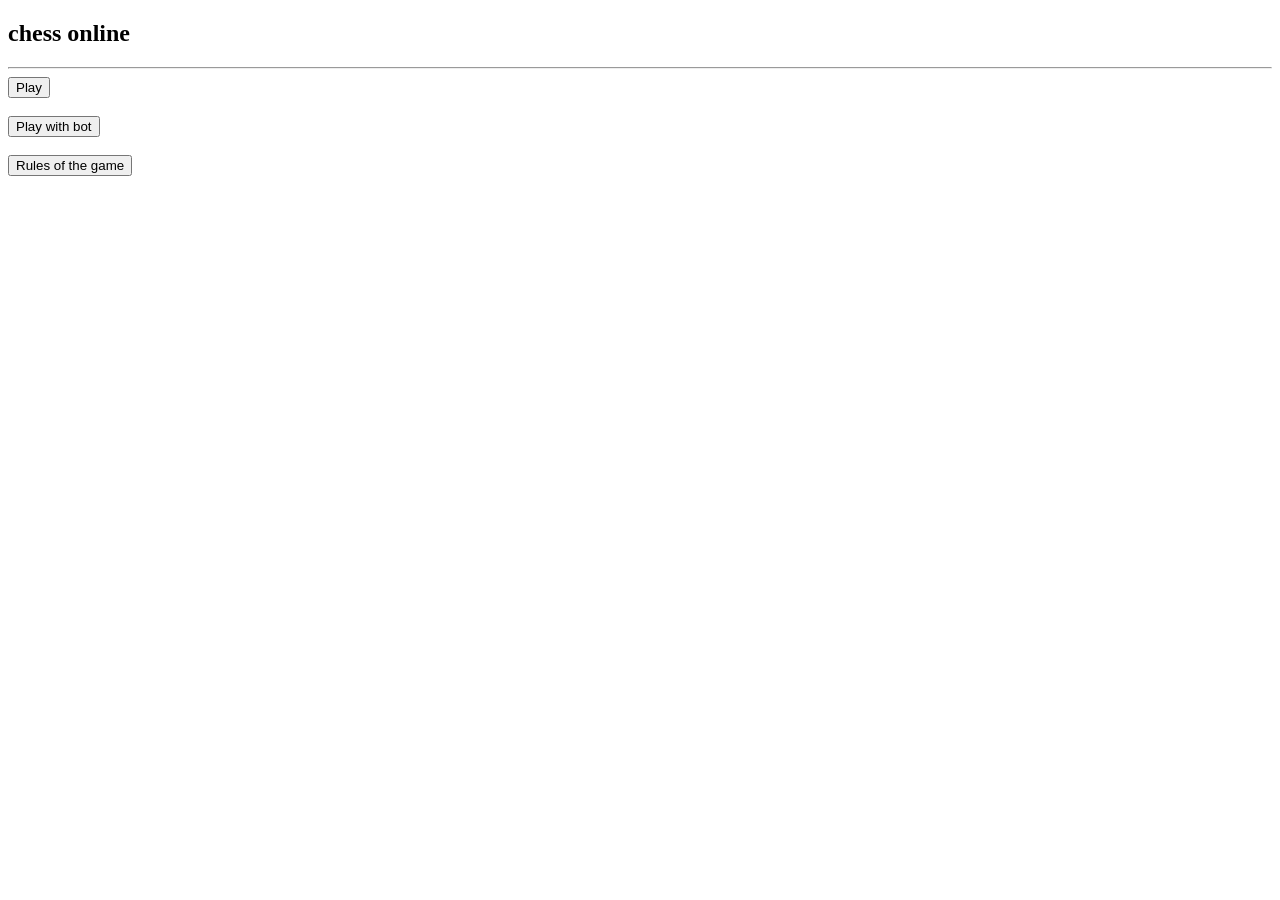
==== templates/index.html @ 51d5eaff "Почав займатись фронтендом" ====
<!DOCTYPE html>
<html>

<body>

    <h2>chess online</h2>
    <hr>
    <a href="game.html">
        <button>Play</button>
    </a>
    <br>
    <br>
    <a href="gamewithBot.html">
        <button>Play with bot</button>
    </a>
    <div>
        <br>
        <a href="rulesofgame.html">
            <button>Rules of the game</button>
        </a>
    </div>



</body>

</html>
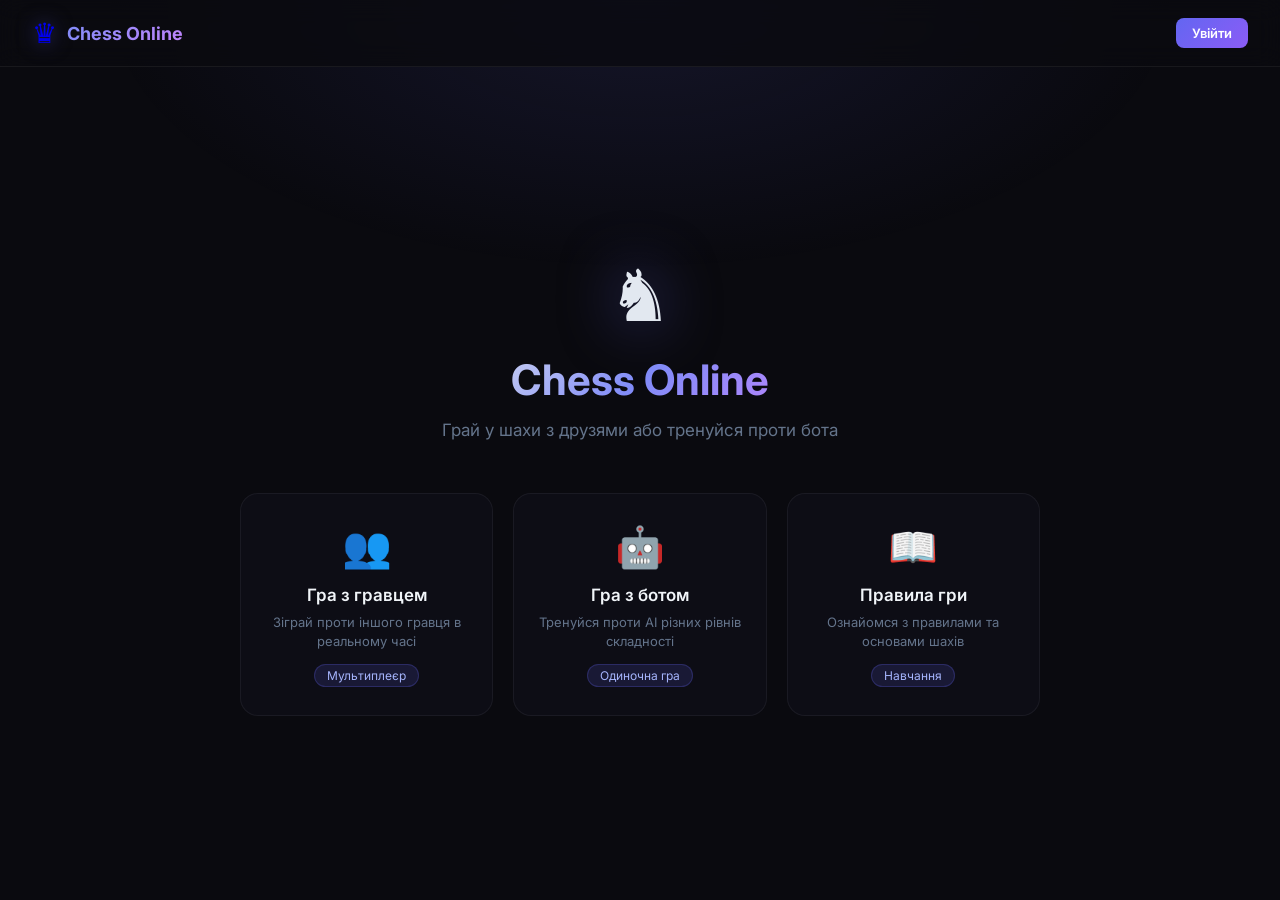
==== commit 216df44f: "fix: resolve room joining bugs and update requirements" ====
--- a/templates/index.html
+++ b/templates/index.html
@@ -1,27 +1,178 @@
 <!DOCTYPE html>
-<html>
+<html lang="uk">
+<head>
+    <meta charset="UTF-8">
+    <meta name="viewport" content="width=device-width, initial-scale=1.0">
+    <title>Chess Online</title>
+    <link href="https://fonts.googleapis.com/css2?family=Inter:wght@300;400;500;600;700&display=swap" rel="stylesheet">
+    <style>
+        *, *::before, *::after { box-sizing: border-box; margin: 0; padding: 0; }
+        body {
+            font-family: 'Inter', sans-serif; background: #0a0a0f; color: #e2e8f0;
+            min-height: 100vh; display: flex; flex-direction: column; position: relative;
+        }
+        body::before {
+            content: ''; position: fixed; inset: 0;
+            background: radial-gradient(ellipse 70% 50% at 50% 0%, rgba(99,102,241,0.12) 0%, transparent 60%);
+            pointer-events: none;
+        }
+        /* Nav */
+        nav {
+            position: relative; z-index: 10;
+            display: flex; align-items: center; justify-content: space-between;
+            padding: 16px 32px;
+            border-bottom: 1px solid rgba(255,255,255,0.06);
+            background: rgba(10,10,15,0.8); backdrop-filter: blur(12px);
+        }
+        .nav-logo { display: flex; align-items: center; gap: 10px; text-decoration: none; }
+        .nav-logo span { font-size: 28px; filter: drop-shadow(0 0 10px rgba(99,102,241,0.5)); }
+        .nav-logo h2 { font-size: 18px; font-weight: 700;
+            background: linear-gradient(135deg, #818cf8, #c084fc);
+            -webkit-background-clip: text; -webkit-text-fill-color: transparent; background-clip: text; }
+        .nav-user { display: flex; align-items: center; gap: 12px; }
+        .user-pill {
+            display: flex; align-items: center; gap: 8px;
+            background: rgba(99,102,241,0.1); border: 1px solid rgba(99,102,241,0.25);
+            border-radius: 30px; padding: 6px 14px; font-size: 14px; font-weight: 500; color: #a5b4fc;
+        }
+        .user-avatar {
+            width: 28px; height: 28px; border-radius: 50%;
+            background: linear-gradient(135deg, #6366f1, #8b5cf6);
+            display: flex; align-items: center; justify-content: center; font-size: 13px; font-weight: 700;
+        }
+        .btn-logout {
+            background: transparent; border: 1px solid rgba(255,255,255,0.1);
+            border-radius: 8px; color: #64748b; font-size: 13px; padding: 6px 14px;
+            cursor: pointer; font-family: inherit; transition: all 0.2s;
+        }
+        .btn-logout:hover { border-color: rgba(239,68,68,0.4); color: #fca5a5; background: rgba(239,68,68,0.05); }
+        .btn-login-nav {
+            background: linear-gradient(135deg, #6366f1, #8b5cf6);
+            border: none; border-radius: 8px; color: white; font-size: 13px; padding: 7px 16px;
+            cursor: pointer; font-family: inherit; font-weight: 600; text-decoration: none;
+            transition: all 0.2s;
+        }
+        .btn-login-nav:hover { box-shadow: 0 4px 15px rgba(99,102,241,0.4); transform: translateY(-1px); }
+        /* Main content */
+        main {
+            flex: 1; display: flex; flex-direction: column; align-items: center; justify-content: center;
+            padding: 40px 16px; position: relative; z-index: 1;
+        }
+        .hero { text-align: center; margin-bottom: 48px; }
+        .hero-icon { font-size: 72px; display: block; margin-bottom: 16px;
+            filter: drop-shadow(0 0 30px rgba(99,102,241,0.5));
+            animation: float 4s ease-in-out infinite; }
+        @keyframes float { 0%,100% { transform: translateY(0) rotate(-3deg); } 50% { transform: translateY(-12px) rotate(3deg); } }
+        .hero h1 { font-size: 42px; font-weight: 700; margin-bottom: 12px;
+            background: linear-gradient(135deg, #e2e8f0 0%, #818cf8 50%, #c084fc 100%);
+            -webkit-background-clip: text; -webkit-text-fill-color: transparent; background-clip: text; }
+        .hero p { color: #64748b; font-size: 17px; max-width: 400px; margin: 0 auto; line-height: 1.6; }
+        /* Cards grid */
+        .cards { display: grid; grid-template-columns: repeat(3, 1fr); gap: 20px; max-width: 800px; width: 100%; }
+        @media (max-width: 600px) { .cards { grid-template-columns: 1fr; } .hero h1 { font-size: 30px; } }
+        .game-card {
+            background: rgba(15,15,25,0.7); border: 1px solid rgba(255,255,255,0.06);
+            border-radius: 18px; padding: 28px 24px; text-align: center;
+            transition: all 0.3s; cursor: pointer; text-decoration: none; color: inherit;
+            position: relative; overflow: hidden;
+        }
+        .game-card::before {
+            content: ''; position: absolute; inset: 0; border-radius: 18px;
+            background: linear-gradient(135deg, rgba(99,102,241,0.08), rgba(139,92,246,0.05));
+            opacity: 0; transition: opacity 0.3s;
+        }
+        .game-card:hover { transform: translateY(-4px); border-color: rgba(99,102,241,0.3);
+            box-shadow: 0 12px 40px rgba(0,0,0,0.4), 0 0 0 1px rgba(99,102,241,0.1); }
+        .game-card:hover::before { opacity: 1; }
+        .card-icon { font-size: 40px; margin-bottom: 14px; display: block; }
+        .card-title { font-size: 17px; font-weight: 600; color: #f1f5f9; margin-bottom: 8px; }
+        .card-desc { font-size: 13px; color: #64748b; line-height: 1.5; }
+        .card-badge {
+            display: inline-block; margin-top: 12px;
+            background: rgba(99,102,241,0.15); border: 1px solid rgba(99,102,241,0.25);
+            border-radius: 20px; padding: 3px 12px; font-size: 12px; color: #a5b4fc;
+        }
+    </style>
+</head>
+<body>
+    <nav>
+        <a class="nav-logo" href="/">
+            <span>♛</span>
+            <h2>Chess Online</h2>
+        </a>
+        <div class="nav-user" id="navUser">
+            <!-- filled by JS -->
+        </div>
+    </nav>
 
-<body>
+    <main>
+        <div class="hero">
+            <span class="hero-icon">♞</span>
+            <h1>Chess Online</h1>
+            <p>Грай у шахи з друзями або тренуйся проти бота</p>
+        </div>
 
-    <h2>chess online</h2>
-    <hr>
-    <a href="game.html">
-        <button>Play</button>
-    </a>
-    <br>
-    <br>
-    <a href="gamewithBot.html">
-        <button>Play with bot</button>
-    </a>
-    <div>
-        <br>
-        <a href="rulesofgame.html">
-            <button>Rules of the game</button>
-        </a>
-    </div>
+        <div class="cards">
+            <a class="game-card" href="/game" id="btnPlay">
+                <span class="card-icon">👥</span>
+                <div class="card-title">Гра з гравцем</div>
+                <div class="card-desc">Зіграй проти іншого гравця в реальному часі</div>
+                <span class="card-badge">Мультиплеєр</span>
+            </a>
+            <a class="game-card" href="/game-bot" id="btnBot">
+                <span class="card-icon">🤖</span>
+                <div class="card-title">Гра з ботом</div>
+                <div class="card-desc">Тренуйся проти AI різних рівнів складності</div>
+                <span class="card-badge">Одиночна гра</span>
+            </a>
+            <a class="game-card" href="/rules" id="btnRules">
+                <span class="card-icon">📖</span>
+                <div class="card-title">Правила гри</div>
+                <div class="card-desc">Ознайомся з правилами та основами шахів</div>
+                <span class="card-badge">Навчання</span>
+            </a>
+        </div>
+    </main>
 
+    <script>
+        const navUser = document.getElementById('navUser');
+        const token = localStorage.getItem('chess_token');
+        const userRaw = localStorage.getItem('chess_user');
 
+        if (token && userRaw) {
+            const user = JSON.parse(userRaw);
+            const initial = user.username[0].toUpperCase();
+            navUser.innerHTML = `
+                <div class="user-pill">
+                    <div class="user-avatar">${initial}</div>
+                    ${user.username}
+                </div>
+                <button class="btn-logout" onclick="logout()">Вийти</button>
+            `;
+        } else {
+            navUser.innerHTML = `
+                <a href="/login" class="btn-login-nav">Увійти</a>
+            `;
+        }
 
+        function logout() {
+            fetch('/auth/logout', { method: 'POST' });
+            localStorage.removeItem('chess_token');
+            localStorage.removeItem('chess_user');
+            location.reload();
+        }
+
+        // Guard: redirect to login for game links if not authenticated
+        document.getElementById('btnPlay').addEventListener('click', function(e) {
+            if (!localStorage.getItem('chess_token')) {
+                e.preventDefault(); window.location.href = '/login';
+            }
+        });
+        document.getElementById('btnBot').addEventListener('click', function(e) {
+            if (!localStorage.getItem('chess_token')) {
+                e.preventDefault(); window.location.href = '/login';
+            }
+        });
+    </script>
 </body>
-
 </html>
